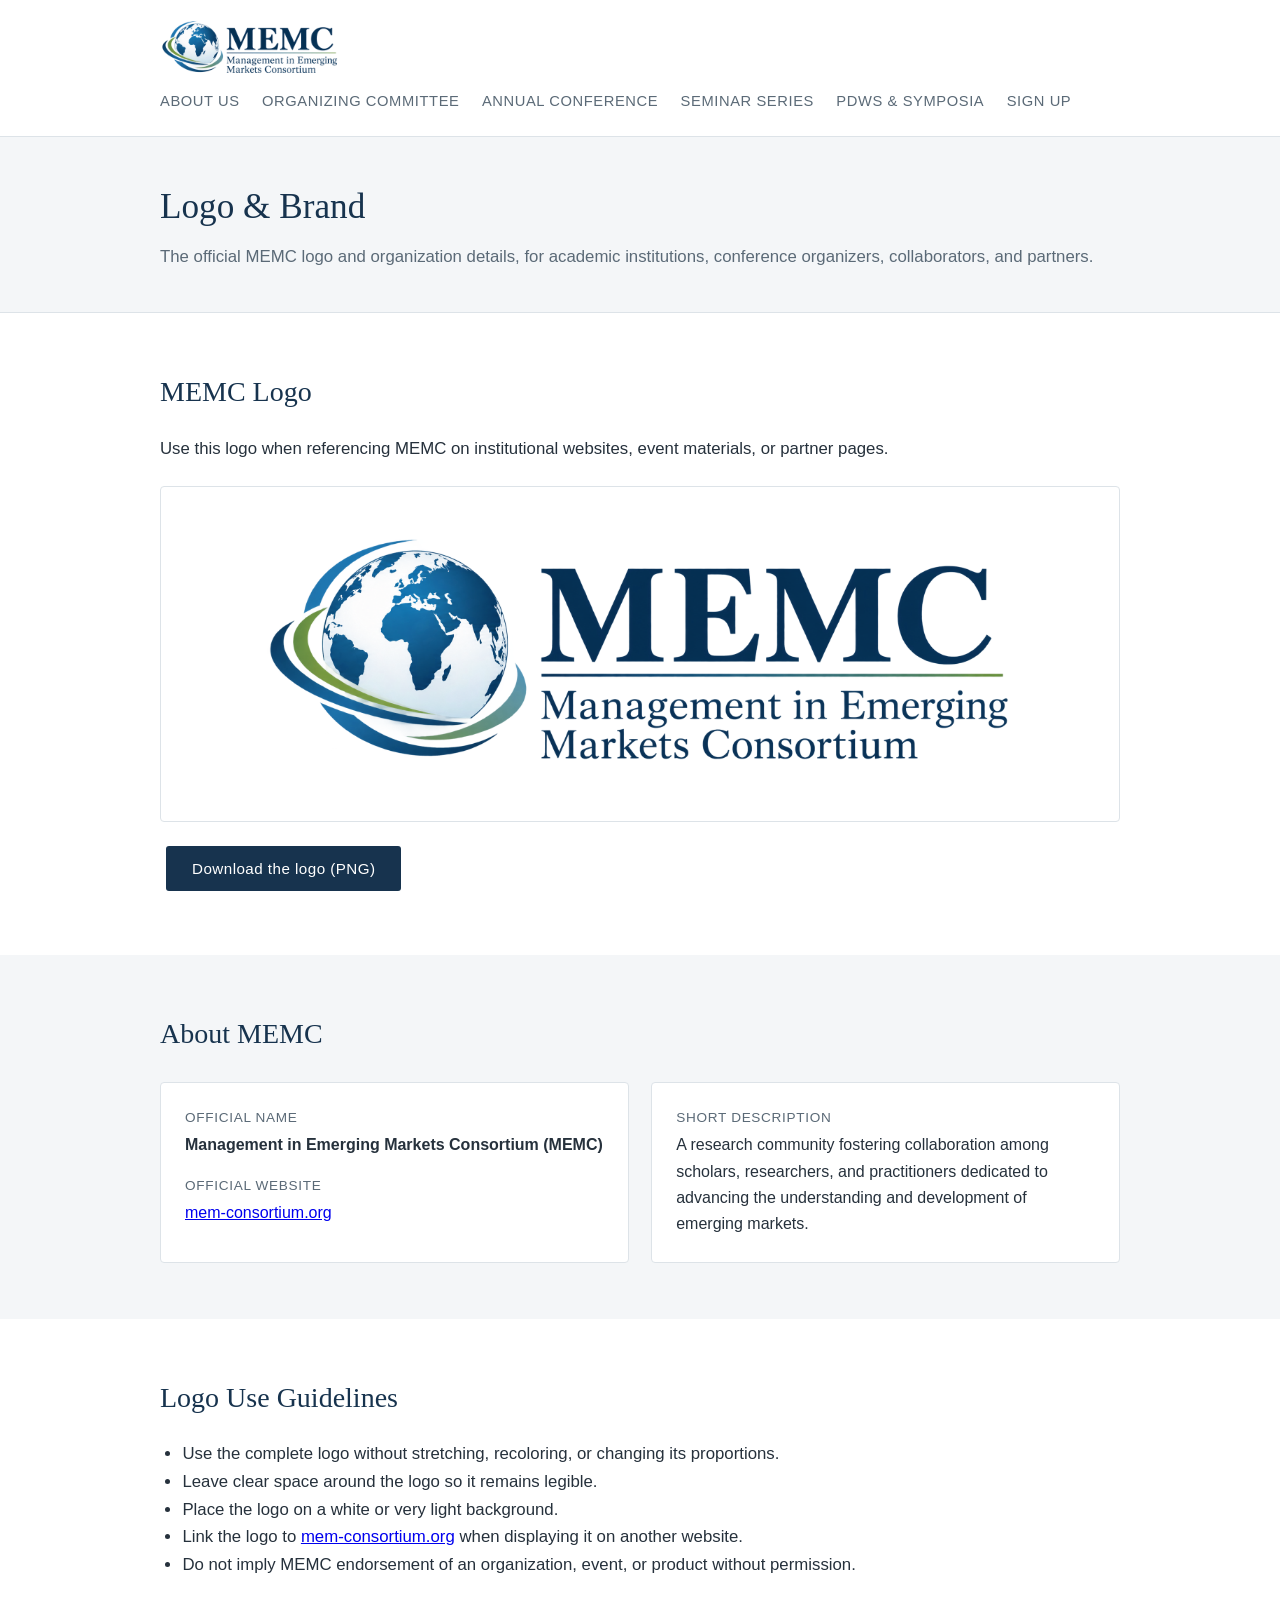
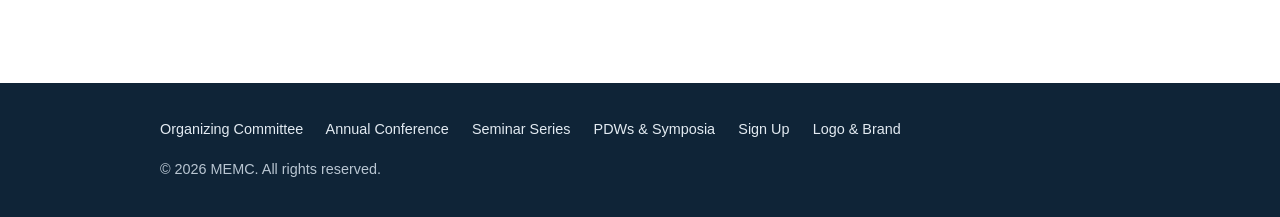
==== docs/brand.html @ 96b6f148 "Add the MEMC logo to every page header and a Logo & Brand page The header wordmark is now the logo i" ====
<!DOCTYPE html>
<html lang="en">
<head>
  <meta charset="utf-8">
  <meta name="viewport" content="width=device-width, initial-scale=1">
  <title>Logo &amp; Brand — MEMC</title>
  <meta name="description" content="Official logo and organization information for the Management in Emerging Markets Consortium (MEMC).">
  <link rel="stylesheet" href="css/style.css">
</head>
<body>

<header>
  <div class="wrap header-inner">
    <a class="wordmark" href="index.html"><img src="images/memc-logo-small.png" alt="MEMC &mdash; Management in Emerging Markets Consortium"></a>
    <nav>
      <a href="index.html">About Us</a>
      <a href="committee.html">Organizing Committee</a>
      <a href="conference.html">Annual Conference</a>
      <a href="seminars.html">Seminar Series</a>
      <a href="pdws-symposia.html">PDWs &amp; Symposia</a>
      <a href="signup.html">Sign Up</a>
    </nav>
  </div>
</header>

<div class="page-title">
  <div class="wrap">
    <h1>Logo &amp; Brand</h1>
    <p>The official MEMC logo and organization details, for academic institutions,
       conference organizers, collaborators, and partners.</p>
  </div>
</div>

<section>
  <div class="wrap">
    <!-- HOW TO UPDATE: if the logo changes, save the full-size PNG over
         docs/images/memc-logo.png (the download below) and a copy about
         480 pixels wide over docs/images/memc-logo-small.png (the header on
         every page). Keep both filenames so nothing else needs editing. -->
    <h2>MEMC Logo</h2>
    <p>Use this logo when referencing MEMC on institutional websites, event
       materials, or partner pages.</p>
    <div class="logo-panel">
      <img src="images/memc-logo.png" alt="MEMC logo &mdash; Management in Emerging Markets Consortium">
    </div>
    <a class="btn btn-navy" href="images/memc-logo.png" download="MEMC-logo.png">Download the logo (PNG)</a>
  </div>
</section>

<section class="tint">
  <div class="wrap">
    <h2>About MEMC</h2>
    <div class="cards">
      <div class="card">
        <p class="label">Official name</p>
        <p class="value"><strong>Management in Emerging Markets Consortium (MEMC)</strong></p>
        <p class="label">Official website</p>
        <p class="value"><a href="https://mem-consortium.org/">mem-consortium.org</a></p>
      </div>
      <div class="card">
        <p class="label">Short description</p>
        <p class="value">A research community fostering collaboration among scholars,
           researchers, and practitioners dedicated to advancing the understanding
           and development of emerging markets.</p>
      </div>
    </div>
  </div>
</section>

<section>
  <div class="wrap">
    <h2>Logo Use Guidelines</h2>
    <ul>
      <li>Use the complete logo without stretching, recoloring, or changing its proportions.</li>
      <li>Leave clear space around the logo so it remains legible.</li>
      <li>Place the logo on a white or very light background.</li>
      <li>Link the logo to <a href="https://mem-consortium.org/">mem-consortium.org</a> when displaying it on another website.</li>
      <li>Do not imply MEMC endorsement of an organization, event, or product without permission.</li>
    </ul>
  </div>
</section>

<footer>
  <div class="wrap footer-inner">
    <div>
      <a href="committee.html">Organizing Committee</a>
      <a href="conference.html">Annual Conference</a>
      <a href="seminars.html">Seminar Series</a>
      <a href="pdws-symposia.html">PDWs &amp; Symposia</a>
      <a href="signup.html">Sign Up</a>
      <a href="brand.html">Logo &amp; Brand</a>
    </div>
    <div>&copy; 2026 MEMC. All rights reserved.</div>
  </div>
</footer>

</body>
</html>
---- docs/css/style.css ----
/* ==========================================================================
   MEMC website stylesheet
   Shared by every page. Colors and fonts are defined once, here.
   ========================================================================== */

:root {
  --navy: #17334e;        /* headers, footer, buttons */
  --navy-dark: #0f2437;
  --gold: #c8a253;        /* small accents */
  --ink: #26313c;         /* body text */
  --muted: #5b6a77;       /* secondary text */
  --paper: #ffffff;
  --paper-tint: #f4f6f8;  /* alternating section background */
  --line: #dde3e8;
  --serif: Georgia, "Times New Roman", serif;
  --sans: -apple-system, BlinkMacSystemFont, "Segoe UI", Roboto, Helvetica, Arial, sans-serif;
}

* { margin: 0; padding: 0; box-sizing: border-box; }

body {
  font-family: var(--sans);
  color: var(--ink);
  background: var(--paper);
  line-height: 1.65;
  font-size: 1.05rem;
}

img { max-width: 100%; display: block; }

.wrap { max-width: 1000px; margin: 0 auto; padding: 0 1.25rem; }

/* --- Header / navigation ------------------------------------------------ */

header {
  border-bottom: 1px solid var(--line);
  background: var(--paper);
}

.header-inner {
  display: flex;
  flex-wrap: wrap;
  align-items: center;
  justify-content: space-between;
  gap: 0.5rem 2rem;
  padding-top: 1.1rem;
  padding-bottom: 1.1rem;
}

.wordmark {
  font-family: var(--serif);
  font-size: 1.6rem;
  font-weight: bold;
  letter-spacing: 0.06em;
  color: var(--navy);
  text-decoration: none;
}

/* The logo image inside the wordmark link (top-left of every page). */
.wordmark img { height: 60px; width: auto; }

nav { display: flex; flex-wrap: wrap; gap: 0.25rem 1.4rem; }

nav a {
  color: var(--muted);
  text-decoration: none;
  font-size: 0.92rem;
  letter-spacing: 0.04em;
  text-transform: uppercase;
  padding: 0.2rem 0;
  border-bottom: 2px solid transparent;
}

nav a:hover { color: var(--navy); }
nav a.current { color: var(--navy); border-bottom-color: var(--gold); }

/* --- Hero (home page) --------------------------------------------------- */

.hero {
  background: var(--navy);
  color: #fff;
  padding: 4.5rem 0 4rem;
  text-align: center;
}

.hero h1 {
  font-family: var(--serif);
  font-size: clamp(2rem, 5vw, 3.1rem);
  font-weight: normal;
  line-height: 1.2;
  margin-bottom: 1rem;
}

.hero p {
  max-width: 620px;
  margin: 0 auto 2rem;
  color: #cdd8e2;
  font-size: 1.1rem;
}

.hero .kicker {
  text-transform: uppercase;
  letter-spacing: 0.25em;
  font-size: 0.85rem;
  color: var(--gold);
  margin-bottom: 1.2rem;
}

/* --- Buttons ------------------------------------------------------------ */

.btn {
  display: inline-block;
  padding: 0.65rem 1.6rem;
  margin: 0 0.4rem 0.5rem;
  text-decoration: none;
  font-size: 0.95rem;
  letter-spacing: 0.03em;
  border-radius: 3px;
}

.btn-solid { background: var(--gold); color: var(--navy-dark); }
.btn-solid:hover { filter: brightness(1.06); }
.btn-ghost { border: 1px solid rgba(255,255,255,0.55); color: #fff; }
.btn-ghost:hover { border-color: #fff; }
.btn-navy { background: var(--navy); color: #fff; }
.btn-navy:hover { background: var(--navy-dark); }

/* --- Page sections ------------------------------------------------------ */

section { padding: 3.5rem 0; }
section.tint { background: var(--paper-tint); }

h2 {
  font-family: var(--serif);
  font-size: 1.75rem;
  font-weight: normal;
  color: var(--navy);
  margin-bottom: 1.2rem;
}

h3 {
  font-family: var(--serif);
  font-size: 1.25rem;
  font-weight: normal;
  color: var(--navy);
  margin: 1.6rem 0 0.5rem;
}

section p { margin-bottom: 1rem; }
section ul { margin: 0 0 1rem 1.4rem; }

.page-title {
  background: var(--paper-tint);
  border-bottom: 1px solid var(--line);
  padding: 2.6rem 0;
}

.page-title h1 {
  font-family: var(--serif);
  font-weight: normal;
  font-size: 2.2rem;
  color: var(--navy);
}

.page-title p { color: var(--muted); margin-top: 0.4rem; }

/* --- Card grid (programs, committee) ------------------------------------ */

.cards {
  display: grid;
  grid-template-columns: repeat(auto-fit, minmax(260px, 1fr));
  gap: 1.4rem;
  margin-top: 1.5rem;
}

.card {
  background: var(--paper);
  border: 1px solid var(--line);
  border-radius: 4px;
  padding: 1.5rem;
}

.card h3 { margin-top: 0; }
.card p { font-size: 0.97rem; color: var(--muted); margin-bottom: 0.6rem; }

/* --- Committee member cards --------------------------------------------- */

.person {
  text-align: center;
  padding: 1.75rem 1.25rem;
}

.person img,
.person .initials {
  width: 130px;
  height: 130px;
  border-radius: 50%;
  object-fit: cover;
  margin: 0 auto 1rem;
}

.person .initials {
  display: flex;
  align-items: center;
  justify-content: center;
  background: var(--navy);
  color: #fff;
  font-family: var(--serif);
  font-size: 2.2rem;
}

.person .name { font-weight: 600; color: var(--navy); }
.person .role { font-size: 0.92rem; color: var(--muted); }

/* --- Event / seminar listings ------------------------------------------- */

.event {
  border-left: 3px solid var(--gold);
  padding: 0.2rem 0 0.2rem 1.2rem;
  margin: 1.4rem 0;
}

.event .when { font-size: 0.9rem; color: var(--muted); text-transform: uppercase; letter-spacing: 0.05em; }
.event .what { font-weight: 600; color: var(--navy); }
.event p { margin: 0.2rem 0 0; font-size: 0.97rem; }
.event ul { margin: 0.4rem 0 0 1.3rem; font-size: 0.97rem; }
.event li { margin-bottom: 0.15rem; }

/* Session abstract: serif body, to set it apart from the surrounding details
   (venue, organizers, name lists). Lives inside an "Abstract" toggle. */
.abstract {
  font-family: var(--serif);
  font-size: 1rem !important;
  line-height: 1.6;
  margin-top: 0.15rem !important;
}

/* Group headings inside a toggle ("Panelists", "Papers", ...). */
.program .roster-head { font-weight: 600; color: var(--navy); margin-top: 0.8rem; }
.program .roster-head:first-of-type { margin-top: 0.5rem; }

/* --- Collapsible conference program -------------------------------------- */

/* <details class="program"> starts closed; the browser handles expanding it. */
.program { margin-top: 0.7rem; }

.program > summary {
  cursor: pointer;
  display: inline-block;
  font-size: 0.9rem;
  letter-spacing: 0.04em;
  text-transform: uppercase;
  color: var(--navy);
  padding: 0.15rem 0;
  border-bottom: 1px dotted var(--gold);
}

.program > summary:hover { color: var(--navy-dark); }

/* Sits under the agenda toggle, inside a past-conference entry. */
.program-download { margin-top: 0.55rem; font-size: 0.97rem; }
.program .organizers { font-size: 0.97rem; color: var(--muted); margin: 0.9rem 0 0; }
.program h3 { font-size: 1.1rem; margin: 1.4rem 0 0.3rem; }

.agenda .slot {
  display: grid;
  grid-template-columns: 11rem 1fr;
  gap: 0 1.2rem;
  padding: 0.8rem 0;
  border-top: 1px solid var(--line);
}

.agenda .time {
  font-size: 0.88rem;
  color: var(--muted);
  text-transform: uppercase;
  letter-spacing: 0.04em;
}

.agenda .title { font-weight: 600; color: var(--navy); font-size: 0.97rem; }
.agenda .item p { margin: 0.15rem 0 0; font-size: 0.95rem; color: var(--muted); }
.agenda .item ul { margin: 0.4rem 0 0 1.2rem; font-size: 0.95rem; }
.agenda .item li { margin-bottom: 0.35rem; }

/* Parallel tracks within one time slot (2025 conference). */
.agenda .subsession { margin-top: 0.6rem; }
.agenda .subtitle { font-size: 0.95rem; font-weight: 600; color: var(--ink); }

/* Stack the time above the session on narrow screens. */
@media (max-width: 620px) {
  .agenda .slot { grid-template-columns: 1fr; }
  .agenda .time { margin-bottom: 0.15rem; }
}

/* --- Photo band ---------------------------------------------------------- */

.photos {
  display: grid;
  grid-template-columns: repeat(auto-fit, minmax(280px, 1fr));
  gap: 1rem;
  margin-top: 1.5rem;
}

.photos figure img { border-radius: 4px; width: 100%; height: 280px; object-fit: cover; }

/* Four photos in a 2x2 block, same picture size as the two-photo band. */
.photos-2x2 { grid-template-columns: repeat(2, 1fr); }

@media (max-width: 620px) {
  .photos-2x2 { grid-template-columns: 1fr; }
}
.photos figcaption { font-size: 0.85rem; color: var(--muted); margin-top: 0.4rem; }

/* --- Embedded Google Form ------------------------------------------------ */

.form-embed { max-width: 760px; }
.form-embed iframe { width: 100%; border: 1px solid var(--line); border-radius: 4px; }

/* --- Logo & Brand page -------------------------------------------------- */

.logo-panel {
  background: var(--paper);
  border: 1px solid var(--line);
  border-radius: 4px;
  padding: 2.5rem;
  margin: 1.5rem 0;
}

.logo-panel img { width: 100%; max-width: 760px; margin: 0 auto; }

.card .label {
  font-size: 0.85rem;
  text-transform: uppercase;
  letter-spacing: 0.05em;
  color: var(--muted);
  margin-bottom: 0.2rem;
}

.card .label ~ .label { margin-top: 1rem; }
.card .value { color: var(--ink); font-size: 1rem; margin-bottom: 0; }

/* --- Footer -------------------------------------------------------------- */

footer {
  background: var(--navy-dark);
  color: #b9c6d2;
  padding: 2.2rem 0;
  margin-top: 2rem;
  font-size: 0.9rem;
}

.footer-inner { display: flex; flex-wrap: wrap; justify-content: space-between; gap: 1rem; }
footer a { color: #e3ebf2; text-decoration: none; margin-right: 1.2rem; }
footer a:hover { text-decoration: underline; }
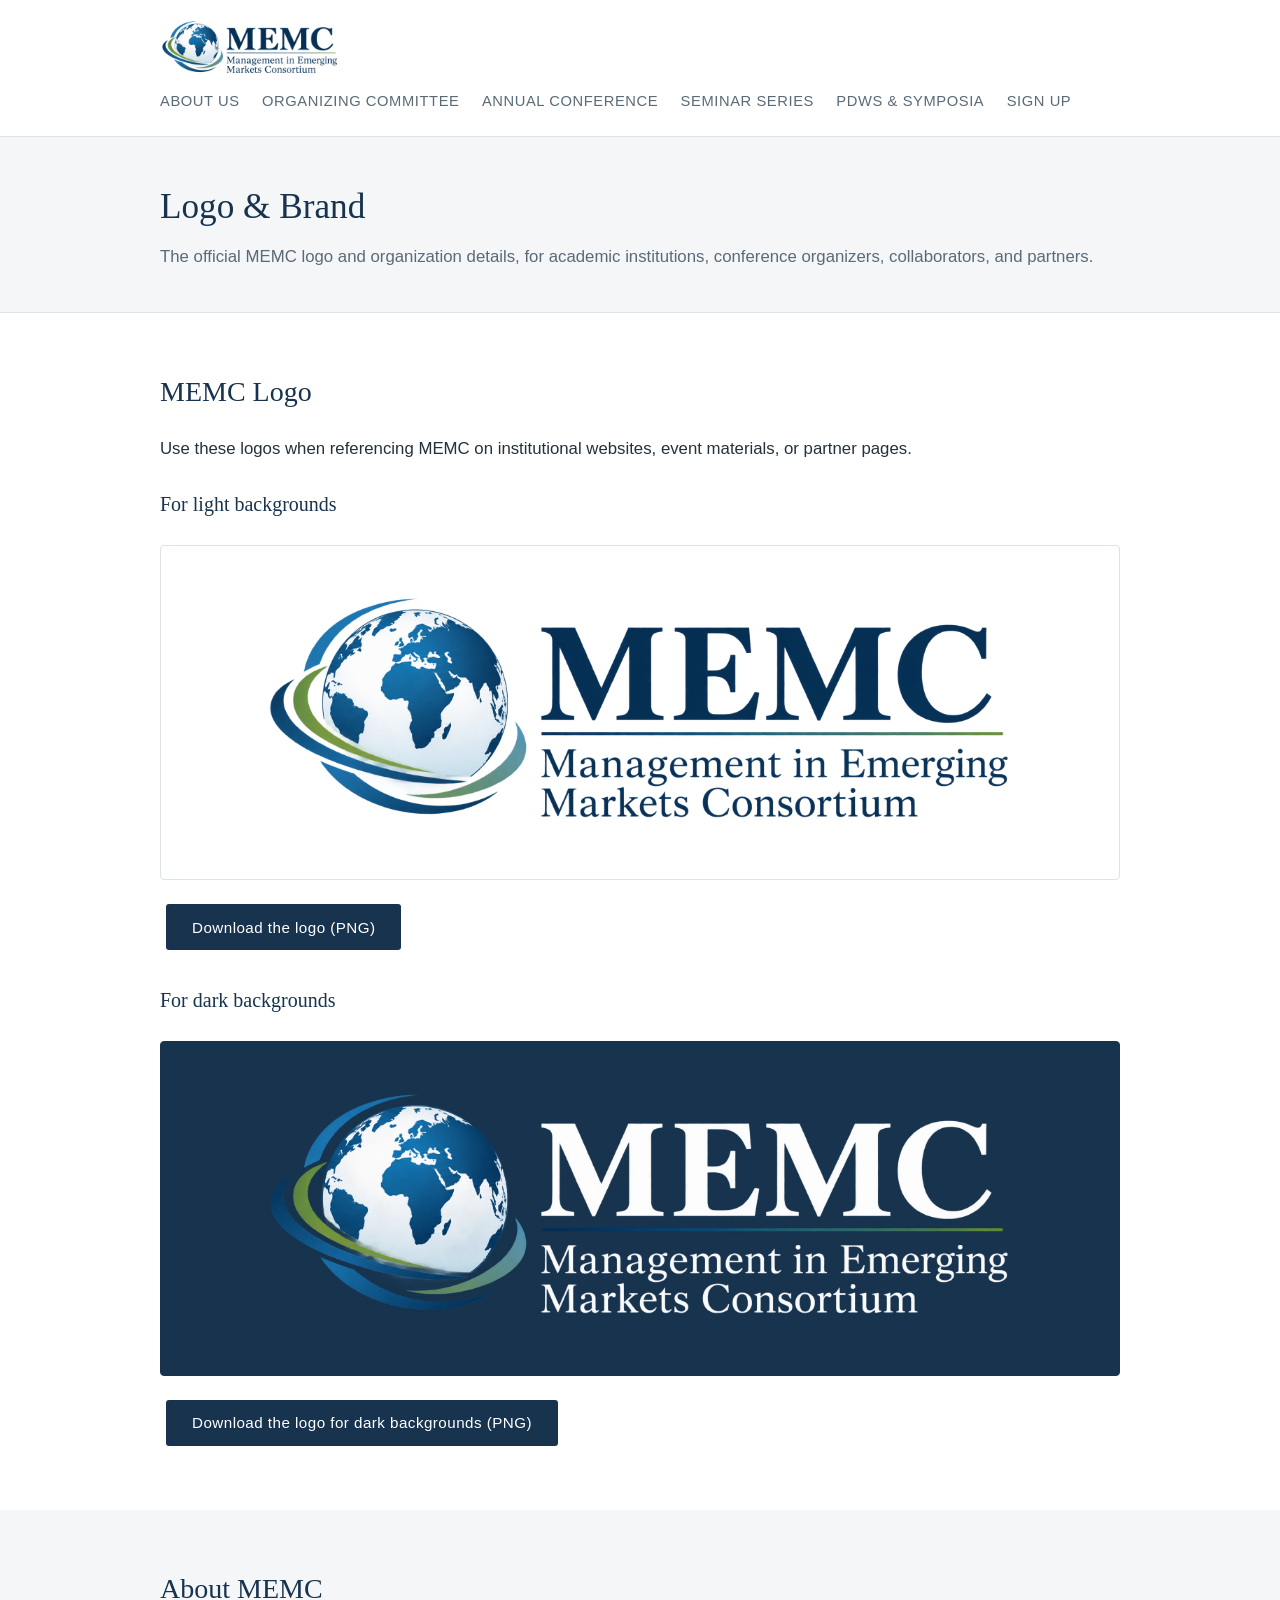
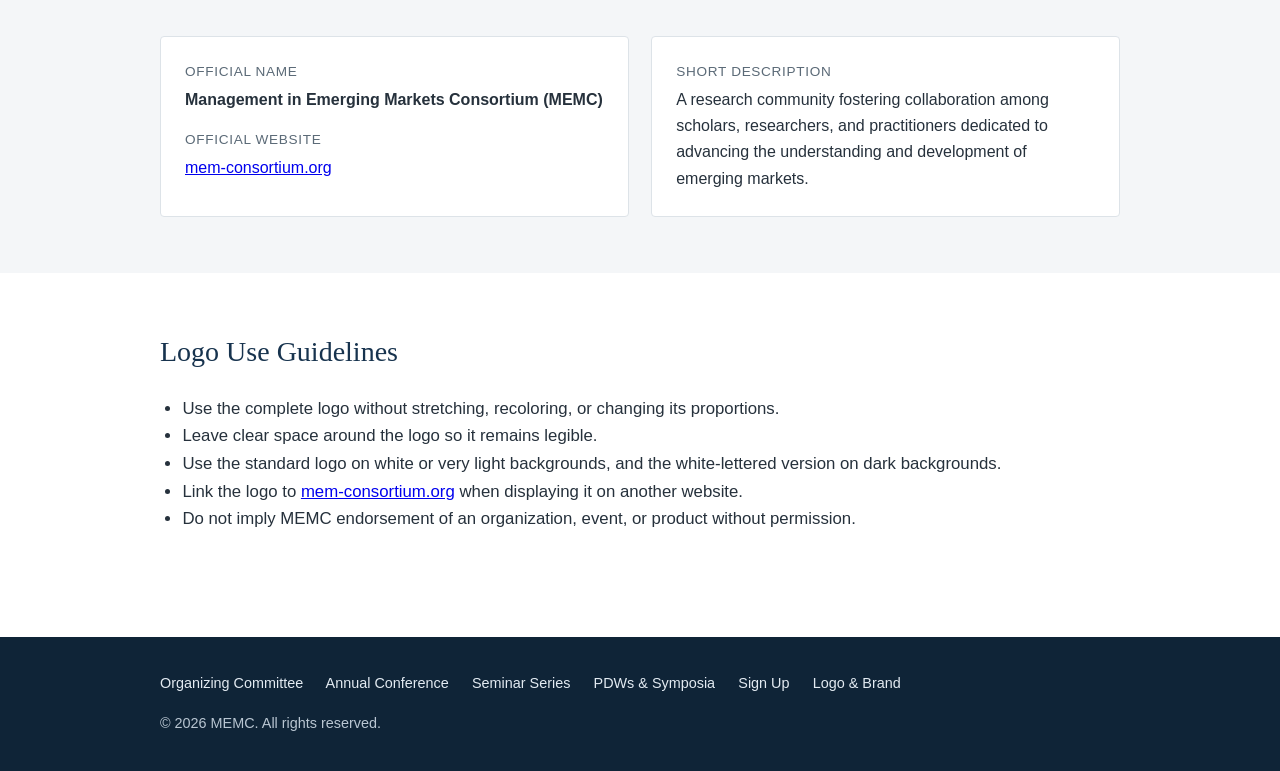
==== commit 9bf6da4b: "Add a white-lettered logo for dark backgrounds Used in place of the heading in the home page banner " ====
--- a/docs/brand.html
+++ b/docs/brand.html
@@ -36,14 +36,24 @@
     <!-- HOW TO UPDATE: if the logo changes, save the full-size PNG over
          docs/images/memc-logo.png (the download below) and a copy about
          480 pixels wide over docs/images/memc-logo-small.png (the header on
-         every page). Keep both filenames so nothing else needs editing. -->
+         every page). The white-lettered version for dark backgrounds is
+         docs/images/memc-logo-white.png (also the home page banner). Keep
+         all filenames so nothing else needs editing. -->
     <h2>MEMC Logo</h2>
-    <p>Use this logo when referencing MEMC on institutional websites, event
+    <p>Use these logos when referencing MEMC on institutional websites, event
        materials, or partner pages.</p>
+
+    <h3>For light backgrounds</h3>
     <div class="logo-panel">
       <img src="images/memc-logo.png" alt="MEMC logo &mdash; Management in Emerging Markets Consortium">
     </div>
     <a class="btn btn-navy" href="images/memc-logo.png" download="MEMC-logo.png">Download the logo (PNG)</a>
+
+    <h3>For dark backgrounds</h3>
+    <div class="logo-panel logo-panel-dark">
+      <img src="images/memc-logo-white.png" alt="MEMC logo with white lettering &mdash; Management in Emerging Markets Consortium">
+    </div>
+    <a class="btn btn-navy" href="images/memc-logo-white.png" download="MEMC-logo-white.png">Download the logo for dark backgrounds (PNG)</a>
   </div>
 </section>
 
@@ -73,7 +83,7 @@
     <ul>
       <li>Use the complete logo without stretching, recoloring, or changing its proportions.</li>
       <li>Leave clear space around the logo so it remains legible.</li>
-      <li>Place the logo on a white or very light background.</li>
+      <li>Use the standard logo on white or very light backgrounds, and the white-lettered version on dark backgrounds.</li>
       <li>Link the logo to <a href="https://mem-consortium.org/">mem-consortium.org</a> when displaying it on another website.</li>
       <li>Do not imply MEMC endorsement of an organization, event, or product without permission.</li>
     </ul>
--- a/docs/css/style.css
+++ b/docs/css/style.css
@@ -98,6 +98,9 @@
   font-size: 1.1rem;
 }
 
+/* White-lettered logo in place of the banner heading. */
+.hero-logo { width: 100%; max-width: 560px; margin: 0 auto; }
+
 .hero .kicker {
   text-transform: uppercase;
   letter-spacing: 0.25em;
@@ -327,6 +330,7 @@
 }
 
 .logo-panel img { width: 100%; max-width: 760px; margin: 0 auto; }
+.logo-panel-dark { background: var(--navy); border-color: var(--navy); }
 
 .card .label {
   font-size: 0.85rem;
